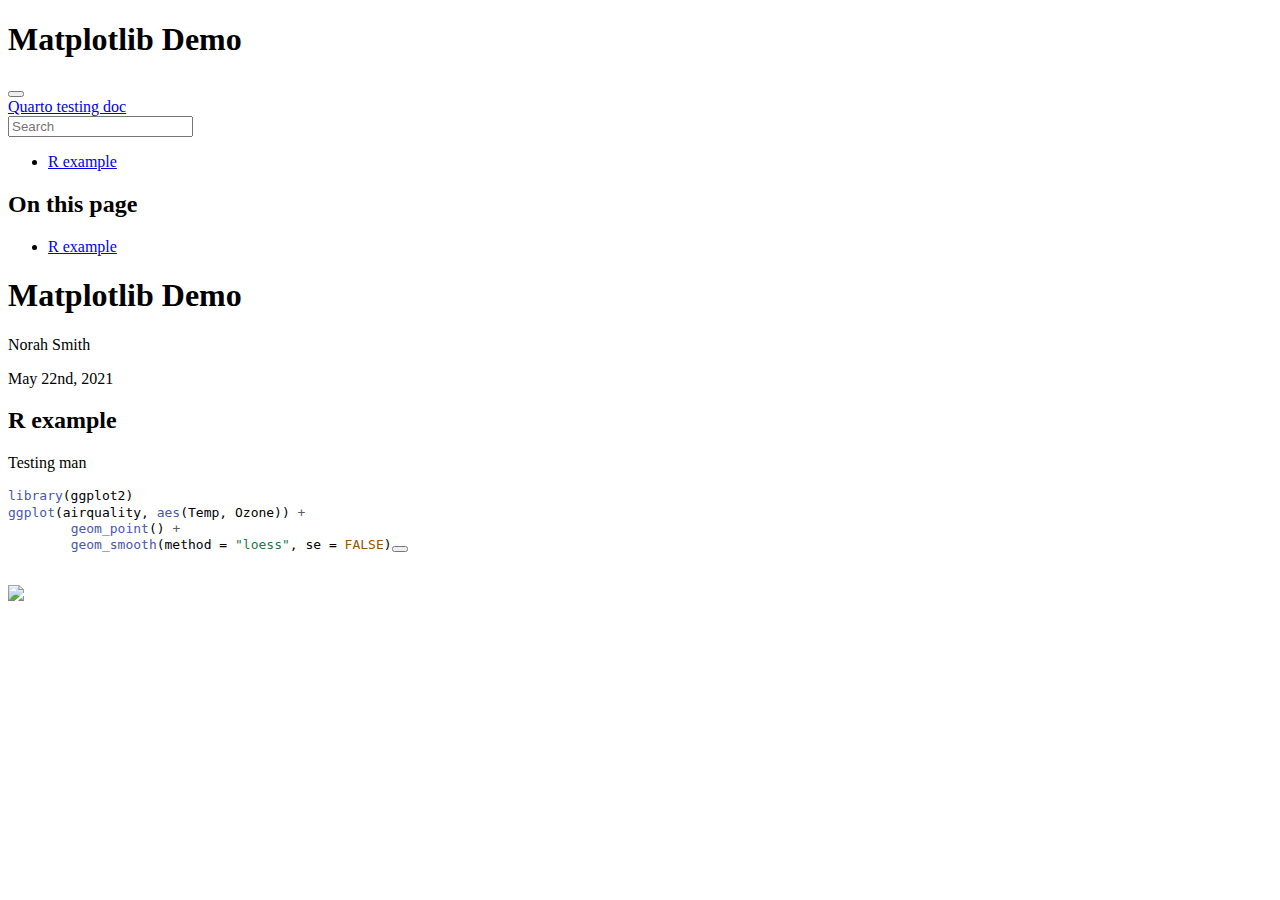
==== index.html @ 4d553892 "deploy: eaa9d296ea896329dccb7bcfff0e4d3d9f55c933" ====
<!DOCTYPE html>
<html xmlns="http://www.w3.org/1999/xhtml" lang="" xml:lang=""><head>
  <meta charset="utf-8">
  <meta name="generator" content="pandoc">
  <meta name="viewport" content="width=device-width, initial-scale=1.0, user-scalable=yes">
  <meta name="author" content="Norah Smith">
  <title>Quarto testing doc – Quarto testing doc</title>
  <style>
    code{white-space: pre-wrap;}
    span.smallcaps{font-variant: small-caps;}
    span.underline{text-decoration: underline;}
    div.column{display: inline-block; vertical-align: top; width: 50%;}
    div.hanging-indent{margin-left: 1.5em; text-indent: -1.5em;}
    ul.task-list{list-style: none;}
    pre > code.sourceCode { white-space: pre; position: relative; }
    pre > code.sourceCode > span { display: inline-block; line-height: 1.25; }
    pre > code.sourceCode > span:empty { height: 1.2em; }
    .sourceCode { overflow: visible; }
    code.sourceCode > span { color: inherit; text-decoration: inherit; }
    div.sourceCode { margin: 1em 0; }
    pre.sourceCode { margin: 0; }
    @media screen {
    div.sourceCode { overflow: auto; }
    }
    @media print {
    pre > code.sourceCode { white-space: pre-wrap; }
    pre > code.sourceCode > span { text-indent: -5em; padding-left: 5em; }
    }
    pre.numberSource code
      { counter-reset: source-line 0; }
    pre.numberSource code > span
      { position: relative; left: -4em; counter-increment: source-line; }
    pre.numberSource code > span > a:first-child::before
      { content: counter(source-line);
        position: relative; left: -1em; text-align: right; vertical-align: baseline;
        border: none; display: inline-block;
        -webkit-touch-callout: none; -webkit-user-select: none;
        -khtml-user-select: none; -moz-user-select: none;
        -ms-user-select: none; user-select: none;
        padding: 0 4px; width: 4em;
        color: #aaaaaa;
      }
    pre.numberSource { margin-left: 3em; border-left: 1px solid #aaaaaa;  padding-left: 4px; }
    div.sourceCode
      {   }
    @media screen {
    pre > code.sourceCode > span > a:first-child::before { text-decoration: underline; }
    }
    code span.al { color: #ad0000; } /* Alert */
    code span.an { color: #5e5e5e; } /* Annotation */
    code span.at { } /* Attribute */
    code span.bn { color: #ad0000; } /* BaseN */
    code span.bu { } /* BuiltIn */
    code span.cf { color: #007ba5; } /* ControlFlow */
    code span.ch { color: #20794d; } /* Char */
    code span.cn { color: #8f5902; } /* Constant */
    code span.co { color: #5e5e5e; } /* Comment */
    code span.cv { color: #5e5e5e; font-style: italic; } /* CommentVar */
    code span.do { color: #5e5e5e; font-style: italic; } /* Documentation */
    code span.dt { color: #ad0000; } /* DataType */
    code span.dv { color: #ad0000; } /* DecVal */
    code span.er { color: #ad0000; } /* Error */
    code span.ex { } /* Extension */
    code span.fl { color: #ad0000; } /* Float */
    code span.fu { color: #4758ab; } /* Function */
    code span.im { } /* Import */
    code span.in { color: #5e5e5e; } /* Information */
    code span.kw { color: #007ba5; } /* Keyword */
    code span.op { color: #5e5e5e; } /* Operator */
    code span.ot { color: #007ba5; } /* Other */
    code span.pp { color: #ad0000; } /* Preprocessor */
    code span.sc { color: #5e5e5e; } /* SpecialChar */
    code span.ss { color: #20794d; } /* SpecialString */
    code span.st { color: #20794d; } /* String */
    code span.va { color: #111111; } /* Variable */
    code span.vs { color: #20794d; } /* VerbatimString */
    code span.wa { color: #5e5e5e; font-style: italic; } /* Warning */
  </style>

  <!--[if lt IE 9]>
    <script src="//cdnjs.cloudflare.com/ajax/libs/html5shiv/3.7.3/html5shiv-printshiv.min.js"></script>
  <![endif]-->
  <script src="site_libs/quarto-nav/quarto-nav.js"></script>
  <script src="site_libs/quarto-nav/headroom.min.js"></script>
  <meta name="quarto:offset" content=".">
  <script src="site_libs/quarto-search/autocomplete.min.js"></script>
  <script src="site_libs/quarto-search/fuse.min.js"></script>
  <script src="site_libs/quarto-search/quarto-search.js"></script>
  <script src="site_libs/quarto-html/quarto.js"></script>
  <script src="site_libs/quarto-html/popper.min.js"></script>
  <script src="site_libs/quarto-html/tippy.umd.min.js"></script>
  <script src="site_libs/quarto-html/clipboard.min.js"></script>
  <script src="site_libs/quarto-html/anchor.min.js"></script>
  <script src="site_libs/quarto-html/quarto-html.js"></script>
  <link href="site_libs/quarto-html/tippy.css" rel="stylesheet">
  <link href="site_libs/quarto-html/quarto-css-variables.css" rel="stylesheet">
  <script src="site_libs/bootstrap/bootstrap.min.js"></script>
  <link href="site_libs/bootstrap/bootstrap-icons.css" rel="stylesheet">
  <link href="site_libs/bootstrap/bootstrap.min.css" rel="stylesheet">
  <style type="text/css">
    details {
      margin-bottom: 1em;
    } 
    details[show] {
      margin-bottom: 0;
    }

    .quarto-unresolved-ref {
      font-weight: 600;
    }

    .quarto-cover-image {
      max-width: 35%;
      float: right;
      margin-left: 30px;
    }

    .cell-output-display {
      overflow-x: auto;
    }

    .hidden {
      display: none;
    }
  </style>
  <link rel="stylesheet" href="styles.css">
</head>
<body>
<div id="quarto-search-results"></div>
<header id="quarto-header" class="headroom fixed-top">
<nav class="quarto-secondary-nav py-2 d-lg-none d-md-block " data-bs-toggle="collapse" data-bs-target="#quarto-sidebar" aria-controls="quarto-sidebar" aria-expanded="false" aria-label="Toggle sidebar navigation" onclick="if (window.quartoToggleHeadroom) { window.quartoToggleHeadroom(); }">
  <div class="container-fluid d-flex justify-content-between">
    <h1 class="quarto-secondary-nav-title mb-0 fs-3 d-inline">Matplotlib Demo</h1>
    <button type="button" class="quarto-btn-toggle btn d-lg-none py-0 px-1 d-inline-block border-0 ">
      <i class="bi bi-chevron-right"></i>
    </button>
  </div>
</nav>
</header>
 <!-- /navbar/sidebar -->
<div class="container-fluid quarto-container d-flex flex-column page-layout-article">
<div class="row flex-fill" id="quarto-content">
  <div id="quarto-sidebar" class="col col-12 col-lg-3 d-lg-flex px-0 pt-0 sidebar collapse sidebar-navigation">
    <nav class="me-lg-auto py-2 docked  overflow-scroll">
  <div class="px-3 pt-lg-2 mt-1 text-left sidebar-header">
    <div class="sidebar-title mb-0 py-0">
      <a href="./">
      Quarto testing doc
      </a>
        <div class="sidebar-tools-main">
    <a href="https://github.com/pommevilla/friendly-dollop" title="" class="sidebar-tool px-1"><i class="bi bi-github"></i></a>
</div>
    </div>
  </div>
    <div class="d-flex px-3 mt-2 flex-shrink-0 align-items-center">
      <div class="sidebar-search">
      <form class="d-flex mb-0">
  <input id="quarto-search" class="form-control" type="search" placeholder="Search" aria-label="Search">
</form>
      </div>
        <div class="sidebar-tools-collapse">
    <a href="https://github.com/pommevilla/friendly-dollop" title="" class="sidebar-tool px-1"><i class="bi bi-github"></i></a>
</div>
    </div>
  <div class="sidebar-menu-container"> 
  <ul class="list-unstyled mt-3 px-3">
      <li class="sidebar-item">
  <a href="./index.html" class="active">R example</a>
</li>
  </ul>
  </div>
</nav>
  </div>
  <div id="quarto-toc-sidebar" class="col col-md-3 col-lg-2 d-none d-md-block sidebar sidebar-toc order-last"><nav id="TOC" role="doc-toc">
<h2 id="toc-title">On this page</h2>
<ul>
<li><a href="#r-example" class="nav-link active" data-scroll-target="#r-example">R example</a></li>
</ul>
</nav></div>
  <div class="col mx-auto col-sm-12 col-md-9 col-lg-7 px-lg-4">
<main>
<header id="title-block-header">
<h1 class="title d-none d-lg-block display-7">Matplotlib Demo</h1>
<p class="author">Norah Smith</p>
<p class="date">May 22nd, 2021</p>
</header>

<section id="r-example" class="level2">
<h2 class="anchored" data-anchor-id="r-example">R example</h2>
<p>Testing man</p>
<div class="cell">
<div class="sourceCode" id="cb1"><pre class="sourceCode r cell-code code-with-copy"><code class="sourceCode r"><span id="cb1-1"><a href="#cb1-1" aria-hidden="true" tabindex="-1"></a><span class="fu">library</span>(ggplot2)</span>
<span id="cb1-2"><a href="#cb1-2" aria-hidden="true" tabindex="-1"></a><span class="fu">ggplot</span>(airquality, <span class="fu">aes</span>(Temp, Ozone)) <span class="sc">+</span></span>
<span id="cb1-3"><a href="#cb1-3" aria-hidden="true" tabindex="-1"></a>        <span class="fu">geom_point</span>() <span class="sc">+</span></span>
<span id="cb1-4"><a href="#cb1-4" aria-hidden="true" tabindex="-1"></a>        <span class="fu">geom_smooth</span>(<span class="at">method =</span> <span class="st">"loess"</span>, <span class="at">se =</span> <span class="cn">FALSE</span>)</span></code><button title="Copy to Clipboard" class="code-copy-button"><i class="bi"></i></button></pre></div>
<div class="cell-output-display">
<p><img src="index_files/figure-html/unnamed-chunk-2-1.png" class="img-fluid" width="672"></p>
</div>
</div>
<!-- -->
</section>
</main>
<div class="page-navigation page-navigation-docked">
  <div class="nav-page nav-page-previous">
  </div>
  <div class="nav-page nav-page-next">
  </div>
</div>
</div> <!-- /main column -->
</div> <!-- /row -->
</div> <!-- /container fluid -->


</body></html>
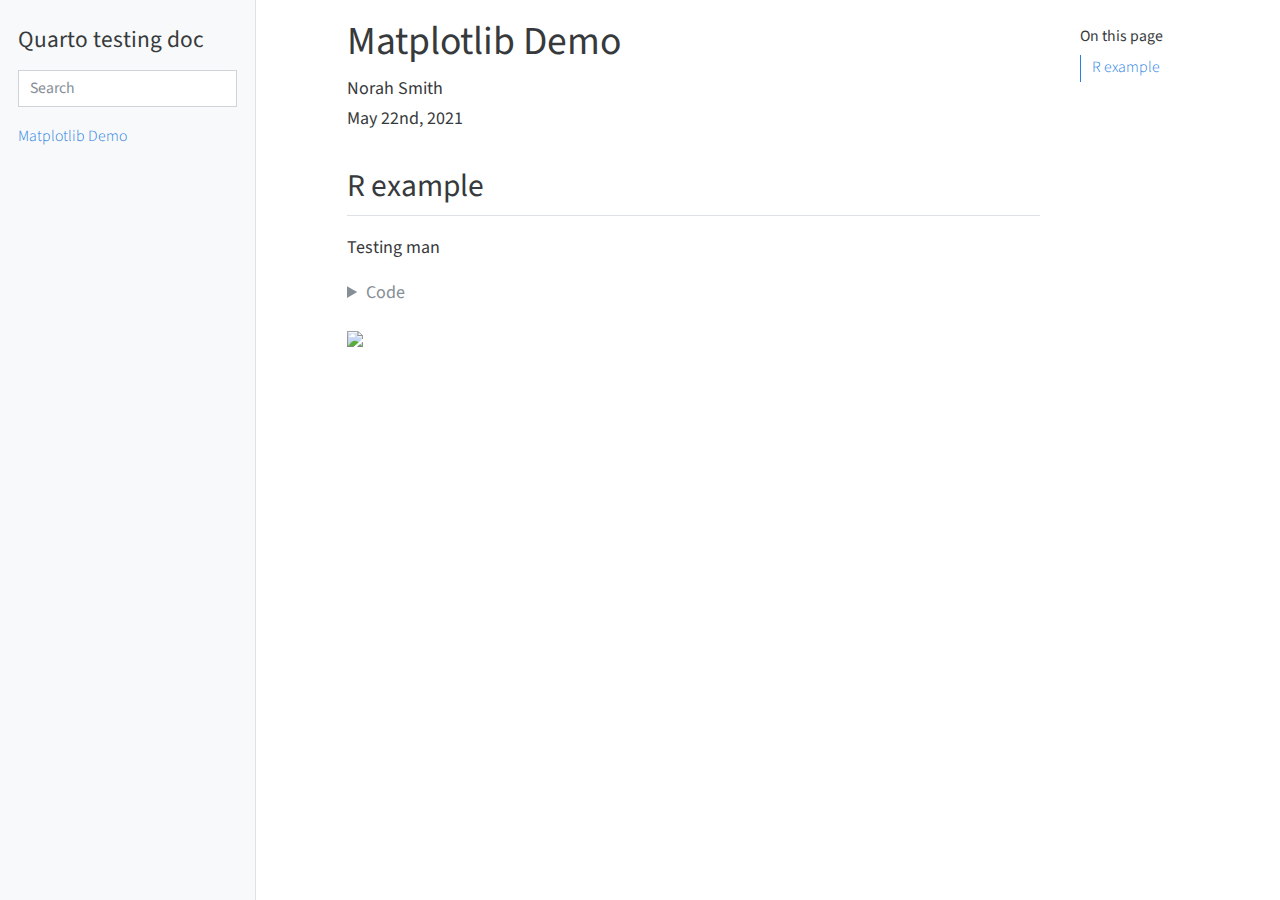
==== commit 33d89474: "deploy: 5edf6465b2f604c094ef7e9b46a7dd5a4dc8ce7e" ====
--- a/index.html
+++ b/index.html
@@ -4,7 +4,7 @@
   <meta name="generator" content="pandoc">
   <meta name="viewport" content="width=device-width, initial-scale=1.0, user-scalable=yes">
   <meta name="author" content="Norah Smith">
-  <title>Quarto testing doc – Quarto testing doc</title>
+  <title>Quarto testing doc – Matplotlib Demo</title>
   <style>
     code{white-space: pre-wrap;}
     span.smallcaps{font-variant: small-caps;}
@@ -46,35 +46,35 @@
     @media screen {
     pre > code.sourceCode > span > a:first-child::before { text-decoration: underline; }
     }
-    code span.al { color: #ad0000; } /* Alert */
-    code span.an { color: #5e5e5e; } /* Annotation */
-    code span.at { } /* Attribute */
-    code span.bn { color: #ad0000; } /* BaseN */
+    code span.al { color: #ff0000; font-weight: bold; } /* Alert */
+    code span.an { color: #60a0b0; font-weight: bold; font-style: italic; } /* Annotation */
+    code span.at { color: #7d9029; } /* Attribute */
+    code span.bn { color: #40a070; } /* BaseN */
     code span.bu { } /* BuiltIn */
-    code span.cf { color: #007ba5; } /* ControlFlow */
-    code span.ch { color: #20794d; } /* Char */
-    code span.cn { color: #8f5902; } /* Constant */
-    code span.co { color: #5e5e5e; } /* Comment */
-    code span.cv { color: #5e5e5e; font-style: italic; } /* CommentVar */
-    code span.do { color: #5e5e5e; font-style: italic; } /* Documentation */
-    code span.dt { color: #ad0000; } /* DataType */
-    code span.dv { color: #ad0000; } /* DecVal */
-    code span.er { color: #ad0000; } /* Error */
+    code span.cf { color: #007020; font-weight: bold; } /* ControlFlow */
+    code span.ch { color: #4070a0; } /* Char */
+    code span.cn { color: #880000; } /* Constant */
+    code span.co { color: #60a0b0; font-style: italic; } /* Comment */
+    code span.cv { color: #60a0b0; font-weight: bold; font-style: italic; } /* CommentVar */
+    code span.do { color: #ba2121; font-style: italic; } /* Documentation */
+    code span.dt { color: #902000; } /* DataType */
+    code span.dv { color: #40a070; } /* DecVal */
+    code span.er { color: #ff0000; font-weight: bold; } /* Error */
     code span.ex { } /* Extension */
-    code span.fl { color: #ad0000; } /* Float */
-    code span.fu { color: #4758ab; } /* Function */
+    code span.fl { color: #40a070; } /* Float */
+    code span.fu { color: #06287e; } /* Function */
     code span.im { } /* Import */
-    code span.in { color: #5e5e5e; } /* Information */
-    code span.kw { color: #007ba5; } /* Keyword */
-    code span.op { color: #5e5e5e; } /* Operator */
-    code span.ot { color: #007ba5; } /* Other */
-    code span.pp { color: #ad0000; } /* Preprocessor */
-    code span.sc { color: #5e5e5e; } /* SpecialChar */
-    code span.ss { color: #20794d; } /* SpecialString */
-    code span.st { color: #20794d; } /* String */
-    code span.va { color: #111111; } /* Variable */
-    code span.vs { color: #20794d; } /* VerbatimString */
-    code span.wa { color: #5e5e5e; font-style: italic; } /* Warning */
+    code span.in { color: #60a0b0; font-weight: bold; font-style: italic; } /* Information */
+    code span.kw { color: #007020; font-weight: bold; } /* Keyword */
+    code span.op { color: #666666; } /* Operator */
+    code span.ot { color: #007020; } /* Other */
+    code span.pp { color: #bc7a00; } /* Preprocessor */
+    code span.sc { color: #4070a0; } /* SpecialChar */
+    code span.ss { color: #bb6688; } /* SpecialString */
+    code span.st { color: #4070a0; } /* String */
+    code span.va { color: #19177c; } /* Variable */
+    code span.vs { color: #4070a0; } /* VerbatimString */
+    code span.wa { color: #60a0b0; font-weight: bold; font-style: italic; } /* Warning */
   </style>
 
   <!--[if lt IE 9]>
@@ -82,7 +82,7 @@
   <![endif]-->
   <script src="site_libs/quarto-nav/quarto-nav.js"></script>
   <script src="site_libs/quarto-nav/headroom.min.js"></script>
-  <meta name="quarto:offset" content=".">
+  <meta name="quarto:offset" content="./">
   <script src="site_libs/quarto-search/autocomplete.min.js"></script>
   <script src="site_libs/quarto-search/fuse.min.js"></script>
   <script src="site_libs/quarto-search/quarto-search.js"></script>
@@ -93,36 +93,10 @@
   <script src="site_libs/quarto-html/anchor.min.js"></script>
   <script src="site_libs/quarto-html/quarto-html.js"></script>
   <link href="site_libs/quarto-html/tippy.css" rel="stylesheet">
-  <link href="site_libs/quarto-html/quarto-css-variables.css" rel="stylesheet">
+  <link href="site_libs/quarto-html/quarto-syntax-highlighting.css" rel="stylesheet">
   <script src="site_libs/bootstrap/bootstrap.min.js"></script>
   <link href="site_libs/bootstrap/bootstrap-icons.css" rel="stylesheet">
   <link href="site_libs/bootstrap/bootstrap.min.css" rel="stylesheet">
-  <style type="text/css">
-    details {
-      margin-bottom: 1em;
-    } 
-    details[show] {
-      margin-bottom: 0;
-    }
-
-    .quarto-unresolved-ref {
-      font-weight: 600;
-    }
-
-    .quarto-cover-image {
-      max-width: 35%;
-      float: right;
-      margin-left: 30px;
-    }
-
-    .cell-output-display {
-      overflow-x: auto;
-    }
-
-    .hidden {
-      display: none;
-    }
-  </style>
   <link rel="stylesheet" href="styles.css">
 </head>
 <body>
@@ -146,7 +120,7 @@
     <div class="sidebar-title mb-0 py-0">
       <a href="./">
       Quarto testing doc
-      </a>
+      </a> 
         <div class="sidebar-tools-main">
     <a href="https://github.com/pommevilla/friendly-dollop" title="" class="sidebar-tool px-1"><i class="bi bi-github"></i></a>
 </div>
@@ -165,7 +139,7 @@
   <div class="sidebar-menu-container"> 
   <ul class="list-unstyled mt-3 px-3">
       <li class="sidebar-item">
-  <a href="./index.html" class="active">R example</a>
+  <a href="./index.html" class="active">Matplotlib Demo</a>
 </li>
   </ul>
   </div>
@@ -189,10 +163,13 @@
 <h2 class="anchored" data-anchor-id="r-example">R example</h2>
 <p>Testing man</p>
 <div class="cell">
+<p></p><details>
+<summary>Code</summary><p></p>
 <div class="sourceCode" id="cb1"><pre class="sourceCode r cell-code code-with-copy"><code class="sourceCode r"><span id="cb1-1"><a href="#cb1-1" aria-hidden="true" tabindex="-1"></a><span class="fu">library</span>(ggplot2)</span>
 <span id="cb1-2"><a href="#cb1-2" aria-hidden="true" tabindex="-1"></a><span class="fu">ggplot</span>(airquality, <span class="fu">aes</span>(Temp, Ozone)) <span class="sc">+</span></span>
 <span id="cb1-3"><a href="#cb1-3" aria-hidden="true" tabindex="-1"></a>        <span class="fu">geom_point</span>() <span class="sc">+</span></span>
 <span id="cb1-4"><a href="#cb1-4" aria-hidden="true" tabindex="-1"></a>        <span class="fu">geom_smooth</span>(<span class="at">method =</span> <span class="st">"loess"</span>, <span class="at">se =</span> <span class="cn">FALSE</span>)</span></code><button title="Copy to Clipboard" class="code-copy-button"><i class="bi"></i></button></pre></div>
+</details>
 <div class="cell-output-display">
 <p><img src="index_files/figure-html/unnamed-chunk-2-1.png" class="img-fluid" width="672"></p>
 </div>
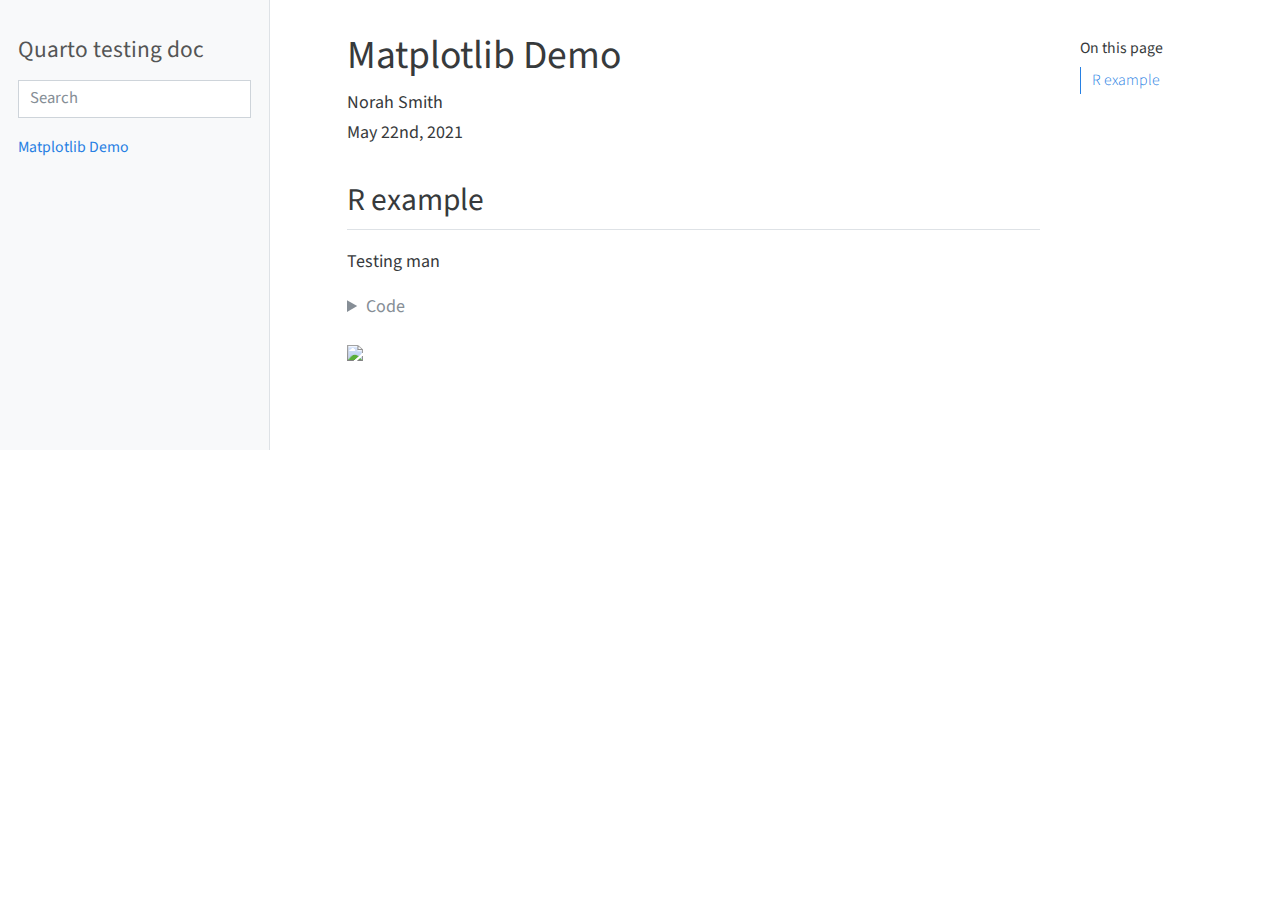
==== commit ba49ad92: "deploy: 25f6d7f3f3c4da8aeb81febe1265f617f9307003" ====
--- a/index.html
+++ b/index.html
@@ -1,7 +1,7 @@
 <!DOCTYPE html>
 <html xmlns="http://www.w3.org/1999/xhtml" lang="" xml:lang=""><head>
   <meta charset="utf-8">
-  <meta name="generator" content="pandoc">
+  <meta name="generator" content="quarto-0.2.153">
   <meta name="viewport" content="width=device-width, initial-scale=1.0, user-scalable=yes">
   <meta name="author" content="Norah Smith">
   <title>Quarto testing doc – Matplotlib Demo</title>
@@ -91,7 +91,6 @@
   <script src="site_libs/quarto-html/tippy.umd.min.js"></script>
   <script src="site_libs/quarto-html/clipboard.min.js"></script>
   <script src="site_libs/quarto-html/anchor.min.js"></script>
-  <script src="site_libs/quarto-html/quarto-html.js"></script>
   <link href="site_libs/quarto-html/tippy.css" rel="stylesheet">
   <link href="site_libs/quarto-html/quarto-syntax-highlighting.css" rel="stylesheet">
   <script src="site_libs/bootstrap/bootstrap.min.js"></script>
@@ -115,12 +114,10 @@
 <div class="container-fluid quarto-container d-flex flex-column page-layout-article">
 <div class="row flex-fill" id="quarto-content">
   <div id="quarto-sidebar" class="col col-12 col-lg-3 d-lg-flex px-0 pt-0 sidebar collapse sidebar-navigation">
-    <nav class="me-lg-auto py-2 docked  overflow-scroll">
-  <div class="px-3 pt-lg-2 mt-1 text-left sidebar-header">
+    <nav class="me-lg-auto docked overflow-auto">
+  <div class="px-3 pt-lg-2 mt-2 text-left sidebar-header">
     <div class="sidebar-title mb-0 py-0">
-      <a href="./">
-      Quarto testing doc
-      </a> 
+      <a href="./">Quarto testing doc</a> 
         <div class="sidebar-tools-main">
     <a href="https://github.com/pommevilla/friendly-dollop" title="" class="sidebar-tool px-1"><i class="bi bi-github"></i></a>
 </div>
@@ -137,7 +134,7 @@
 </div>
     </div>
   <div class="sidebar-menu-container"> 
-  <ul class="list-unstyled mt-3 px-3">
+  <ul class="list-unstyled mt-1 px-3">
       <li class="sidebar-item">
   <a href="./index.html" class="active">Matplotlib Demo</a>
 </li>
@@ -145,13 +142,13 @@
   </div>
 </nav>
   </div>
-  <div id="quarto-toc-sidebar" class="col col-md-3 col-lg-2 d-none d-md-block sidebar sidebar-toc order-last"><nav id="TOC" role="doc-toc">
+  <div id="quarto-toc-sidebar" class=" pt-0 col col-md-3 col-lg-2 d-none d-md-block sidebar sidebar-toc order-last"><nav id="TOC" role="doc-toc">
 <h2 id="toc-title">On this page</h2>
 <ul>
 <li><a href="#r-example" class="nav-link active" data-scroll-target="#r-example">R example</a></li>
 </ul>
 </nav></div>
-  <div class="col mx-auto col-sm-12 col-md-9 col-lg-7 px-lg-4">
+  <div class="col mx-auto col-sm-12 col-md-9 col-lg-7 col-xl-7 px-lg-4 pe-xxl-4 ps-xxl-0">
 <main>
 <header id="title-block-header">
 <h1 class="title d-none d-lg-block display-7">Matplotlib Demo</h1>
@@ -174,8 +171,77 @@
 <p><img src="index_files/figure-html/unnamed-chunk-2-1.png" class="img-fluid" width="672"></p>
 </div>
 </div>
-<!-- -->
+
 </section>
+<script type="application/javascript">
+window.document.addEventListener("DOMContentLoaded", function (event) {
+  const icon = "";
+  const anchorJS = new window.AnchorJS();
+  anchorJS.options = {
+    placement: 'right',
+    icon: icon
+  };
+  anchorJS.add('.anchored');
+  const clipboard = new window.ClipboardJS('.code-copy-button', {
+    target: function(trigger) {
+      return trigger.previousElementSibling;
+    }
+  });
+  clipboard.on('success', function(e) {
+    // button target
+    const button = e.trigger;
+    // don't keep focus
+    button.blur();
+    // flash "checked"
+    button.classList.add('code-copy-button-checked');
+    setTimeout(function() {
+      button.classList.remove('code-copy-button-checked');
+    }, 1000);
+    // clear code selection
+    e.clearSelection();
+  });
+  function tippyHover(el, contentFn) {
+    window.tippy(el, {
+      allowHTML: true,
+      content: contentFn,
+      maxWidth: 500,
+      delay: 100,
+      interactive: true,
+      interactiveBorder: 10,
+      theme: 'quarto',
+      placement: 'bottom-start'
+    }); 
+  }
+  const noterefs = window.document.querySelectorAll('a[role="doc-noteref"]');
+  for (var i=0; i<noterefs.length; i++) {
+    const ref = noterefs[i];
+    tippyHover(ref, function() {
+      const id = new URL(ref.getAttribute('href')).hash.replace(/^#/, "");
+      const note = window.document.getElementById(id);
+      return note.innerHTML;
+    });
+  }
+  var bibliorefs = window.document.querySelectorAll('a[role="doc-biblioref"]');
+  for (var i=0; i<bibliorefs.length; i++) {
+    const ref = bibliorefs[i];
+    const cites = ref.parentNode.getAttribute('data-cites').split(' ');
+    tippyHover(ref, function() {
+      var popup = window.document.createElement('div');
+      cites.forEach(function(cite) {
+        var citeDiv = window.document.createElement('div');
+        citeDiv.classList.add('hanging-indent');
+        citeDiv.classList.add('csl-entry');
+        var biblioDiv = window.document.getElementById('ref-' + cite);
+        if (biblioDiv) {
+          citeDiv.innerHTML = biblioDiv.innerHTML;
+        }
+        popup.appendChild(citeDiv);
+      });
+      return popup.innerHTML;
+    });
+  }
+});
+</script>
 </main>
 <div class="page-navigation page-navigation-docked">
   <div class="nav-page nav-page-previous">
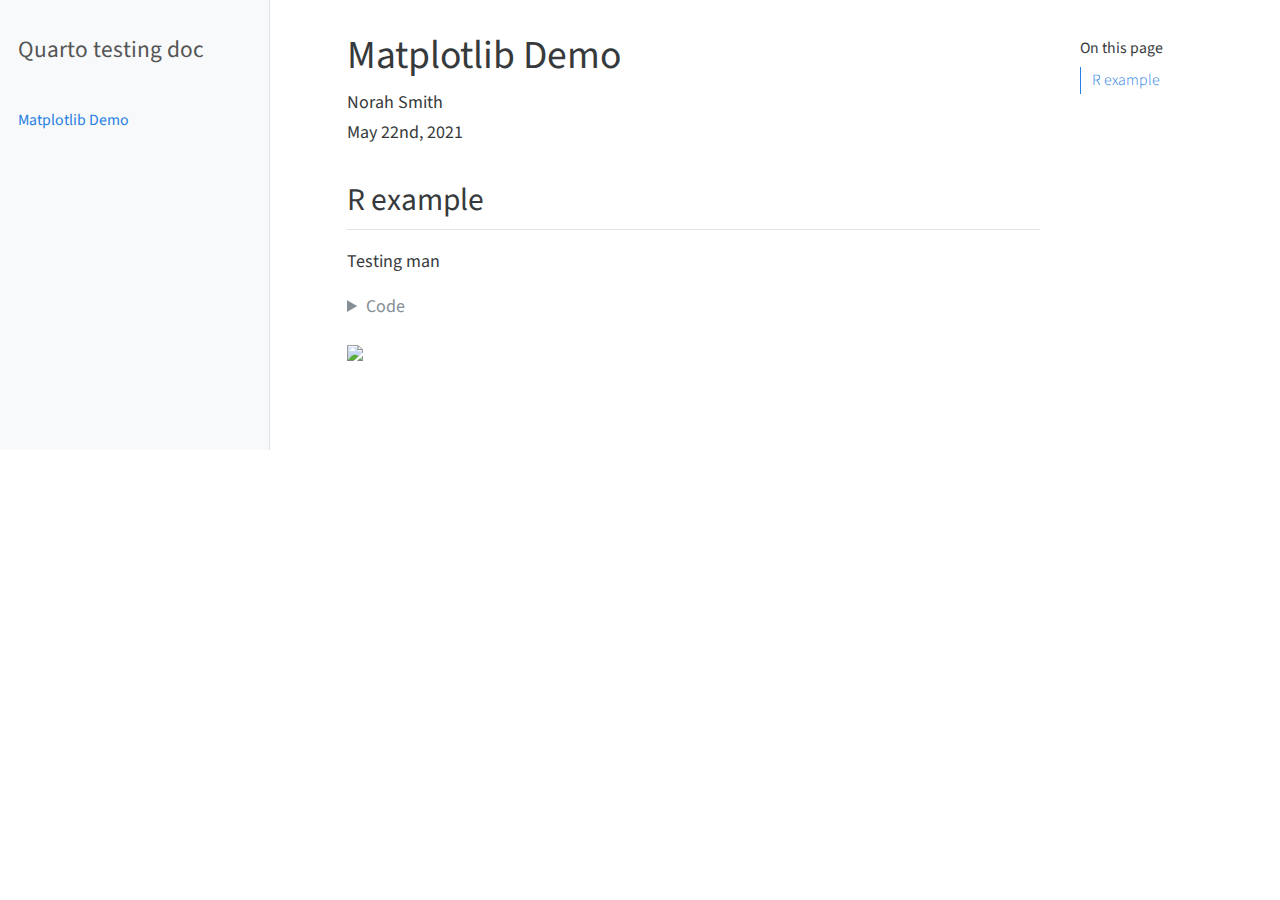
==== commit 49abda15: "deploy: 373847b42cab1c8dcee4a45272cf4028b8587c67" ====
--- a/index.html
+++ b/index.html
@@ -1,10 +1,10 @@
 <!DOCTYPE html>
 <html xmlns="http://www.w3.org/1999/xhtml" lang="" xml:lang=""><head>
   <meta charset="utf-8">
-  <meta name="generator" content="quarto-0.2.153">
+  <meta name="generator" content="quarto-0.2.214">
   <meta name="viewport" content="width=device-width, initial-scale=1.0, user-scalable=yes">
   <meta name="author" content="Norah Smith">
-  <title>Quarto testing doc – Matplotlib Demo</title>
+  <title>Quarto testing doc - Matplotlib Demo</title>
   <style>
     code{white-space: pre-wrap;}
     span.smallcaps{font-variant: small-caps;}
@@ -82,20 +82,28 @@
   <![endif]-->
   <script src="site_libs/quarto-nav/quarto-nav.js"></script>
   <script src="site_libs/quarto-nav/headroom.min.js"></script>
+  <script src="site_libs/clipboard/clipboard.min.js"></script>
   <meta name="quarto:offset" content="./">
-  <script src="site_libs/quarto-search/autocomplete.min.js"></script>
+  <script src="site_libs/quarto-search/autocomplete.umd.js"></script>
   <script src="site_libs/quarto-search/fuse.min.js"></script>
   <script src="site_libs/quarto-search/quarto-search.js"></script>
   <script src="site_libs/quarto-html/quarto.js"></script>
   <script src="site_libs/quarto-html/popper.min.js"></script>
   <script src="site_libs/quarto-html/tippy.umd.min.js"></script>
-  <script src="site_libs/quarto-html/clipboard.min.js"></script>
   <script src="site_libs/quarto-html/anchor.min.js"></script>
   <link href="site_libs/quarto-html/tippy.css" rel="stylesheet">
   <link href="site_libs/quarto-html/quarto-syntax-highlighting.css" rel="stylesheet">
   <script src="site_libs/bootstrap/bootstrap.min.js"></script>
   <link href="site_libs/bootstrap/bootstrap-icons.css" rel="stylesheet">
   <link href="site_libs/bootstrap/bootstrap.min.css" rel="stylesheet">
+  <script id="quarto-search-options" type="application/json">{
+    "location": "sidebar",
+    "copy-button": false,
+    "collapse-after": 2,
+    "panel-placement": "start",
+    "type": "textbox",
+    "limit": 20
+  }</script>
   <link rel="stylesheet" href="styles.css">
 </head>
 <body>
@@ -123,15 +131,11 @@
 </div>
     </div>
   </div>
-    <div class="d-flex px-3 mt-2 flex-shrink-0 align-items-center">
+    <div class="px-3 mt-2 flex-shrink-0 align-items-center">
       <div class="sidebar-search">
-      <form class="d-flex mb-0">
-  <input id="quarto-search" class="form-control" type="search" placeholder="Search" aria-label="Search">
-</form>
+      <div id="quarto-search" class="mb-0 " title="Search">
+</div>
       </div>
-        <div class="sidebar-tools-collapse">
-    <a href="https://github.com/pommevilla/friendly-dollop" title="" class="sidebar-tool px-1"><i class="bi bi-github"></i></a>
-</div>
     </div>
   <div class="sidebar-menu-container"> 
   <ul class="list-unstyled mt-1 px-3">
@@ -171,6 +175,7 @@
 <p><img src="index_files/figure-html/unnamed-chunk-2-1.png" class="img-fluid" width="672"></p>
 </div>
 </div>
+
 
 </section>
 <script type="application/javascript">
@@ -216,7 +221,9 @@
   for (var i=0; i<noterefs.length; i++) {
     const ref = noterefs[i];
     tippyHover(ref, function() {
-      const id = new URL(ref.getAttribute('href')).hash.replace(/^#/, "");
+      let href = ref.getAttribute('href');
+      try { href = new URL(href).hash; } catch {}
+      const id = href.replace(/^#/, "");
       const note = window.document.getElementById(id);
       return note.innerHTML;
     });
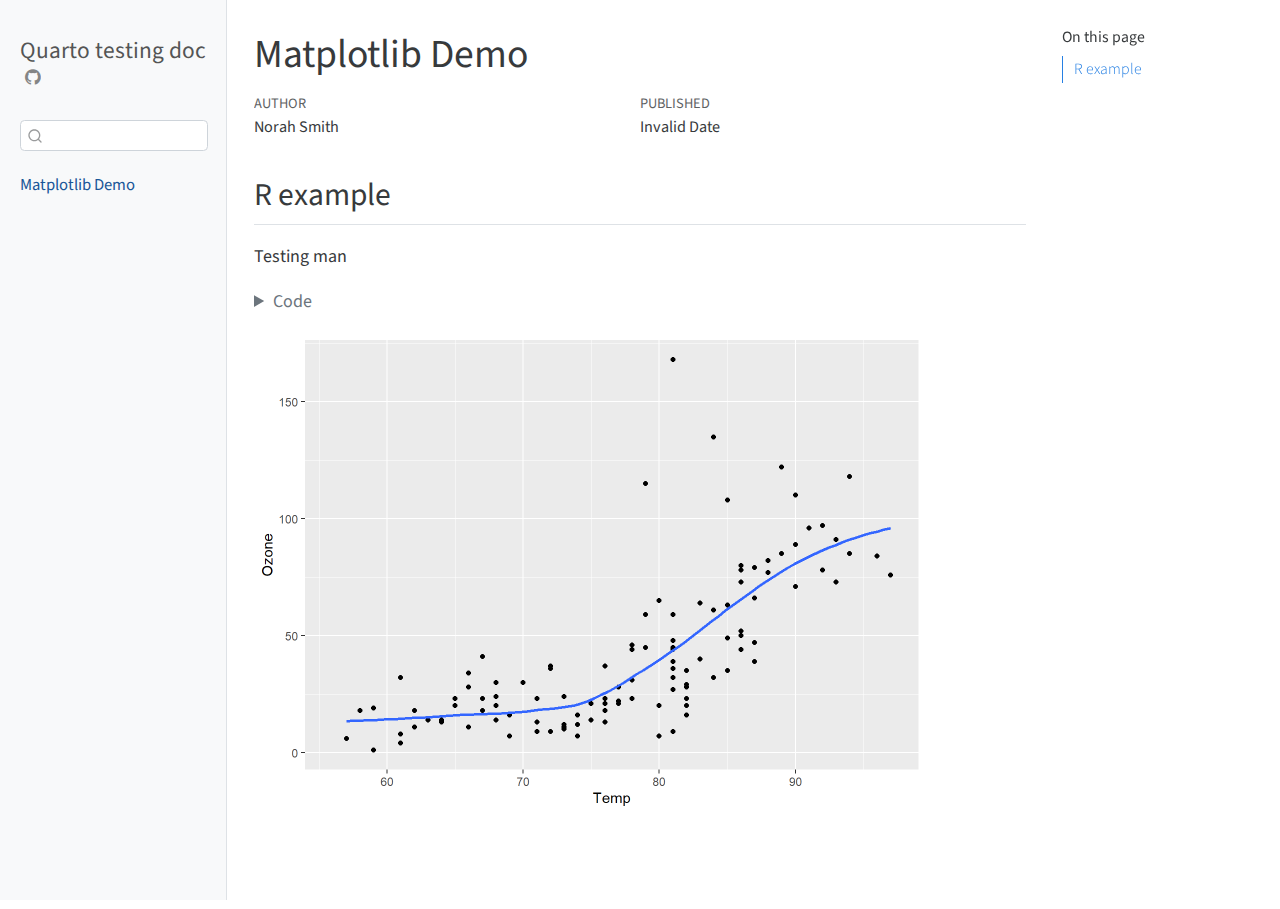
==== commit 7789f985: "deploy: 4009f139633a9f7bc145e2db3c97fca0715a07ac" ====
--- a/index.html
+++ b/index.html
@@ -1,172 +1,221 @@
 <!DOCTYPE html>
-<html xmlns="http://www.w3.org/1999/xhtml" lang="" xml:lang=""><head>
-  <meta charset="utf-8">
-  <meta name="generator" content="quarto-0.2.214">
-  <meta name="viewport" content="width=device-width, initial-scale=1.0, user-scalable=yes">
-  <meta name="author" content="Norah Smith">
-  <title>Quarto testing doc - Matplotlib Demo</title>
-  <style>
-    code{white-space: pre-wrap;}
-    span.smallcaps{font-variant: small-caps;}
-    span.underline{text-decoration: underline;}
-    div.column{display: inline-block; vertical-align: top; width: 50%;}
-    div.hanging-indent{margin-left: 1.5em; text-indent: -1.5em;}
-    ul.task-list{list-style: none;}
-    pre > code.sourceCode { white-space: pre; position: relative; }
-    pre > code.sourceCode > span { display: inline-block; line-height: 1.25; }
-    pre > code.sourceCode > span:empty { height: 1.2em; }
-    .sourceCode { overflow: visible; }
-    code.sourceCode > span { color: inherit; text-decoration: inherit; }
-    div.sourceCode { margin: 1em 0; }
-    pre.sourceCode { margin: 0; }
-    @media screen {
-    div.sourceCode { overflow: auto; }
-    }
-    @media print {
-    pre > code.sourceCode { white-space: pre-wrap; }
-    pre > code.sourceCode > span { text-indent: -5em; padding-left: 5em; }
-    }
-    pre.numberSource code
-      { counter-reset: source-line 0; }
-    pre.numberSource code > span
-      { position: relative; left: -4em; counter-increment: source-line; }
-    pre.numberSource code > span > a:first-child::before
-      { content: counter(source-line);
-        position: relative; left: -1em; text-align: right; vertical-align: baseline;
-        border: none; display: inline-block;
-        -webkit-touch-callout: none; -webkit-user-select: none;
-        -khtml-user-select: none; -moz-user-select: none;
-        -ms-user-select: none; user-select: none;
-        padding: 0 4px; width: 4em;
-        color: #aaaaaa;
-      }
-    pre.numberSource { margin-left: 3em; border-left: 1px solid #aaaaaa;  padding-left: 4px; }
-    div.sourceCode
-      {   }
-    @media screen {
-    pre > code.sourceCode > span > a:first-child::before { text-decoration: underline; }
-    }
-    code span.al { color: #ff0000; font-weight: bold; } /* Alert */
-    code span.an { color: #60a0b0; font-weight: bold; font-style: italic; } /* Annotation */
-    code span.at { color: #7d9029; } /* Attribute */
-    code span.bn { color: #40a070; } /* BaseN */
-    code span.bu { } /* BuiltIn */
-    code span.cf { color: #007020; font-weight: bold; } /* ControlFlow */
-    code span.ch { color: #4070a0; } /* Char */
-    code span.cn { color: #880000; } /* Constant */
-    code span.co { color: #60a0b0; font-style: italic; } /* Comment */
-    code span.cv { color: #60a0b0; font-weight: bold; font-style: italic; } /* CommentVar */
-    code span.do { color: #ba2121; font-style: italic; } /* Documentation */
-    code span.dt { color: #902000; } /* DataType */
-    code span.dv { color: #40a070; } /* DecVal */
-    code span.er { color: #ff0000; font-weight: bold; } /* Error */
-    code span.ex { } /* Extension */
-    code span.fl { color: #40a070; } /* Float */
-    code span.fu { color: #06287e; } /* Function */
-    code span.im { } /* Import */
-    code span.in { color: #60a0b0; font-weight: bold; font-style: italic; } /* Information */
-    code span.kw { color: #007020; font-weight: bold; } /* Keyword */
-    code span.op { color: #666666; } /* Operator */
-    code span.ot { color: #007020; } /* Other */
-    code span.pp { color: #bc7a00; } /* Preprocessor */
-    code span.sc { color: #4070a0; } /* SpecialChar */
-    code span.ss { color: #bb6688; } /* SpecialString */
-    code span.st { color: #4070a0; } /* String */
-    code span.va { color: #19177c; } /* Variable */
-    code span.vs { color: #4070a0; } /* VerbatimString */
-    code span.wa { color: #60a0b0; font-weight: bold; font-style: italic; } /* Warning */
-  </style>
-
-  <!--[if lt IE 9]>
-    <script src="//cdnjs.cloudflare.com/ajax/libs/html5shiv/3.7.3/html5shiv-printshiv.min.js"></script>
-  <![endif]-->
-  <script src="site_libs/quarto-nav/quarto-nav.js"></script>
-  <script src="site_libs/quarto-nav/headroom.min.js"></script>
-  <script src="site_libs/clipboard/clipboard.min.js"></script>
-  <meta name="quarto:offset" content="./">
-  <script src="site_libs/quarto-search/autocomplete.umd.js"></script>
-  <script src="site_libs/quarto-search/fuse.min.js"></script>
-  <script src="site_libs/quarto-search/quarto-search.js"></script>
-  <script src="site_libs/quarto-html/quarto.js"></script>
-  <script src="site_libs/quarto-html/popper.min.js"></script>
-  <script src="site_libs/quarto-html/tippy.umd.min.js"></script>
-  <script src="site_libs/quarto-html/anchor.min.js"></script>
-  <link href="site_libs/quarto-html/tippy.css" rel="stylesheet">
-  <link href="site_libs/quarto-html/quarto-syntax-highlighting.css" rel="stylesheet">
-  <script src="site_libs/bootstrap/bootstrap.min.js"></script>
-  <link href="site_libs/bootstrap/bootstrap-icons.css" rel="stylesheet">
-  <link href="site_libs/bootstrap/bootstrap.min.css" rel="stylesheet">
-  <script id="quarto-search-options" type="application/json">{
-    "location": "sidebar",
-    "copy-button": false,
-    "collapse-after": 2,
-    "panel-placement": "start",
-    "type": "textbox",
-    "limit": 20
-  }</script>
-  <link rel="stylesheet" href="styles.css">
+<html xmlns="http://www.w3.org/1999/xhtml" lang="en" xml:lang="en"><head>
+
+<meta charset="utf-8">
+<meta name="generator" content="quarto-1.2.269">
+
+<meta name="viewport" content="width=device-width, initial-scale=1.0, user-scalable=yes">
+
+<meta name="author" content="Norah Smith">
+
+<title>Quarto testing doc - Matplotlib Demo</title>
+<style>
+code{white-space: pre-wrap;}
+span.smallcaps{font-variant: small-caps;}
+div.columns{display: flex; gap: min(4vw, 1.5em);}
+div.column{flex: auto; overflow-x: auto;}
+div.hanging-indent{margin-left: 1.5em; text-indent: -1.5em;}
+ul.task-list{list-style: none;}
+ul.task-list li input[type="checkbox"] {
+  width: 0.8em;
+  margin: 0 0.8em 0.2em -1.6em;
+  vertical-align: middle;
+}
+pre > code.sourceCode { white-space: pre; position: relative; }
+pre > code.sourceCode > span { display: inline-block; line-height: 1.25; }
+pre > code.sourceCode > span:empty { height: 1.2em; }
+.sourceCode { overflow: visible; }
+code.sourceCode > span { color: inherit; text-decoration: inherit; }
+div.sourceCode { margin: 1em 0; }
+pre.sourceCode { margin: 0; }
+@media screen {
+div.sourceCode { overflow: auto; }
+}
+@media print {
+pre > code.sourceCode { white-space: pre-wrap; }
+pre > code.sourceCode > span { text-indent: -5em; padding-left: 5em; }
+}
+pre.numberSource code
+  { counter-reset: source-line 0; }
+pre.numberSource code > span
+  { position: relative; left: -4em; counter-increment: source-line; }
+pre.numberSource code > span > a:first-child::before
+  { content: counter(source-line);
+    position: relative; left: -1em; text-align: right; vertical-align: baseline;
+    border: none; display: inline-block;
+    -webkit-touch-callout: none; -webkit-user-select: none;
+    -khtml-user-select: none; -moz-user-select: none;
+    -ms-user-select: none; user-select: none;
+    padding: 0 4px; width: 4em;
+    color: #aaaaaa;
+  }
+pre.numberSource { margin-left: 3em; border-left: 1px solid #aaaaaa;  padding-left: 4px; }
+div.sourceCode
+  {   }
+@media screen {
+pre > code.sourceCode > span > a:first-child::before { text-decoration: underline; }
+}
+code span.al { color: #ff0000; font-weight: bold; } /* Alert */
+code span.an { color: #60a0b0; font-weight: bold; font-style: italic; } /* Annotation */
+code span.at { color: #7d9029; } /* Attribute */
+code span.bn { color: #40a070; } /* BaseN */
+code span.bu { color: #008000; } /* BuiltIn */
+code span.cf { color: #007020; font-weight: bold; } /* ControlFlow */
+code span.ch { color: #4070a0; } /* Char */
+code span.cn { color: #880000; } /* Constant */
+code span.co { color: #60a0b0; font-style: italic; } /* Comment */
+code span.cv { color: #60a0b0; font-weight: bold; font-style: italic; } /* CommentVar */
+code span.do { color: #ba2121; font-style: italic; } /* Documentation */
+code span.dt { color: #902000; } /* DataType */
+code span.dv { color: #40a070; } /* DecVal */
+code span.er { color: #ff0000; font-weight: bold; } /* Error */
+code span.ex { } /* Extension */
+code span.fl { color: #40a070; } /* Float */
+code span.fu { color: #06287e; } /* Function */
+code span.im { color: #008000; font-weight: bold; } /* Import */
+code span.in { color: #60a0b0; font-weight: bold; font-style: italic; } /* Information */
+code span.kw { color: #007020; font-weight: bold; } /* Keyword */
+code span.op { color: #666666; } /* Operator */
+code span.ot { color: #007020; } /* Other */
+code span.pp { color: #bc7a00; } /* Preprocessor */
+code span.sc { color: #4070a0; } /* SpecialChar */
+code span.ss { color: #bb6688; } /* SpecialString */
+code span.st { color: #4070a0; } /* String */
+code span.va { color: #19177c; } /* Variable */
+code span.vs { color: #4070a0; } /* VerbatimString */
+code span.wa { color: #60a0b0; font-weight: bold; font-style: italic; } /* Warning */
+</style>
+
+
+<script src="site_libs/quarto-nav/quarto-nav.js"></script>
+<script src="site_libs/quarto-nav/headroom.min.js"></script>
+<script src="site_libs/clipboard/clipboard.min.js"></script>
+<script src="site_libs/quarto-search/autocomplete.umd.js"></script>
+<script src="site_libs/quarto-search/fuse.min.js"></script>
+<script src="site_libs/quarto-search/quarto-search.js"></script>
+<meta name="quarto:offset" content="./">
+<script src="site_libs/quarto-html/quarto.js"></script>
+<script src="site_libs/quarto-html/popper.min.js"></script>
+<script src="site_libs/quarto-html/tippy.umd.min.js"></script>
+<script src="site_libs/quarto-html/anchor.min.js"></script>
+<link href="site_libs/quarto-html/tippy.css" rel="stylesheet">
+<link href="site_libs/quarto-html/quarto-syntax-highlighting.css" rel="stylesheet" id="quarto-text-highlighting-styles">
+<script src="site_libs/bootstrap/bootstrap.min.js"></script>
+<link href="site_libs/bootstrap/bootstrap-icons.css" rel="stylesheet">
+<link href="site_libs/bootstrap/bootstrap.min.css" rel="stylesheet" id="quarto-bootstrap" data-mode="light">
+<script id="quarto-search-options" type="application/json">{
+  "location": "sidebar",
+  "copy-button": false,
+  "collapse-after": 3,
+  "panel-placement": "start",
+  "type": "textbox",
+  "limit": 20,
+  "language": {
+    "search-no-results-text": "No results",
+    "search-matching-documents-text": "matching documents",
+    "search-copy-link-title": "Copy link to search",
+    "search-hide-matches-text": "Hide additional matches",
+    "search-more-match-text": "more match in this document",
+    "search-more-matches-text": "more matches in this document",
+    "search-clear-button-title": "Clear",
+    "search-detached-cancel-button-title": "Cancel",
+    "search-submit-button-title": "Submit"
+  }
+}</script>
+
+
+<link rel="stylesheet" href="styles.css">
 </head>
-<body>
+
+<body class="nav-sidebar docked">
+
 <div id="quarto-search-results"></div>
-<header id="quarto-header" class="headroom fixed-top">
-<nav class="quarto-secondary-nav py-2 d-lg-none d-md-block " data-bs-toggle="collapse" data-bs-target="#quarto-sidebar" aria-controls="quarto-sidebar" aria-expanded="false" aria-label="Toggle sidebar navigation" onclick="if (window.quartoToggleHeadroom) { window.quartoToggleHeadroom(); }">
-  <div class="container-fluid d-flex justify-content-between">
-    <h1 class="quarto-secondary-nav-title mb-0 fs-3 d-inline">Matplotlib Demo</h1>
-    <button type="button" class="quarto-btn-toggle btn d-lg-none py-0 px-1 d-inline-block border-0 ">
-      <i class="bi bi-chevron-right"></i>
-    </button>
-  </div>
-</nav>
+  <header id="quarto-header" class="headroom fixed-top">
+  <nav class="quarto-secondary-nav" data-bs-toggle="collapse" data-bs-target="#quarto-sidebar" aria-controls="quarto-sidebar" aria-expanded="false" aria-label="Toggle sidebar navigation" onclick="if (window.quartoToggleHeadroom) { window.quartoToggleHeadroom(); }">
+    <div class="container-fluid d-flex justify-content-between">
+      <h1 class="quarto-secondary-nav-title">Matplotlib Demo</h1>
+      <button type="button" class="quarto-btn-toggle btn" aria-label="Show secondary navigation">
+        <i class="bi bi-chevron-right"></i>
+      </button>
+    </div>
+  </nav>
 </header>
- <!-- /navbar/sidebar -->
-<div class="container-fluid quarto-container d-flex flex-column page-layout-article">
-<div class="row flex-fill" id="quarto-content">
-  <div id="quarto-sidebar" class="col col-12 col-lg-3 d-lg-flex px-0 pt-0 sidebar collapse sidebar-navigation">
-    <nav class="me-lg-auto docked overflow-auto">
-  <div class="px-3 pt-lg-2 mt-2 text-left sidebar-header">
+<!-- content -->
+<div id="quarto-content" class="quarto-container page-columns page-rows-contents page-layout-article">
+<!-- sidebar -->
+  <nav id="quarto-sidebar" class="sidebar collapse sidebar-navigation docked overflow-auto">
+    <div class="pt-lg-2 mt-2 text-left sidebar-header">
     <div class="sidebar-title mb-0 py-0">
       <a href="./">Quarto testing doc</a> 
         <div class="sidebar-tools-main">
     <a href="https://github.com/pommevilla/friendly-dollop" title="" class="sidebar-tool px-1"><i class="bi bi-github"></i></a>
 </div>
     </div>
+      </div>
+      <div class="mt-2 flex-shrink-0 align-items-center">
+        <div class="sidebar-search">
+        <div id="quarto-search" class="" title="Search"></div>
+        </div>
+      </div>
+    <div class="sidebar-menu-container"> 
+    <ul class="list-unstyled mt-1">
+        <li class="sidebar-item">
+  <div class="sidebar-item-container"> 
+  <a href="./index.html" class="sidebar-item-text sidebar-link active">Matplotlib Demo</a>
   </div>
-    <div class="px-3 mt-2 flex-shrink-0 align-items-center">
-      <div class="sidebar-search">
-      <div id="quarto-search" class="mb-0 " title="Search">
+</li>
+    </ul>
+    </div>
+</nav>
+<!-- margin-sidebar -->
+    <div id="quarto-margin-sidebar" class="sidebar margin-sidebar">
+        <nav id="TOC" role="doc-toc" class="toc-active">
+    <h2 id="toc-title">On this page</h2>
+   
+  <ul>
+  <li><a href="#r-example" id="toc-r-example" class="nav-link active" data-scroll-target="#r-example">R example</a></li>
+  </ul>
+</nav>
+    </div>
+<!-- main -->
+<main class="content" id="quarto-document-content">
+
+<header id="title-block-header" class="quarto-title-block default">
+<div class="quarto-title">
+<h1 class="title d-none d-lg-block">Matplotlib Demo</h1>
 </div>
-      </div>
-    </div>
-  <div class="sidebar-menu-container"> 
-  <ul class="list-unstyled mt-1 px-3">
-      <li class="sidebar-item">
-  <a href="./index.html" class="active">Matplotlib Demo</a>
-</li>
-  </ul>
+
+
+
+<div class="quarto-title-meta">
+
+    <div>
+    <div class="quarto-title-meta-heading">Author</div>
+    <div class="quarto-title-meta-contents">
+             <p>Norah Smith </p>
+          </div>
   </div>
-</nav>
+    
+    <div>
+    <div class="quarto-title-meta-heading">Published</div>
+    <div class="quarto-title-meta-contents">
+      <p class="date">Invalid Date</p>
+    </div>
   </div>
-  <div id="quarto-toc-sidebar" class=" pt-0 col col-md-3 col-lg-2 d-none d-md-block sidebar sidebar-toc order-last"><nav id="TOC" role="doc-toc">
-<h2 id="toc-title">On this page</h2>
-<ul>
-<li><a href="#r-example" class="nav-link active" data-scroll-target="#r-example">R example</a></li>
-</ul>
-</nav></div>
-  <div class="col mx-auto col-sm-12 col-md-9 col-lg-7 col-xl-7 px-lg-4 pe-xxl-4 ps-xxl-0">
-<main>
-<header id="title-block-header">
-<h1 class="title d-none d-lg-block display-7">Matplotlib Demo</h1>
-<p class="author">Norah Smith</p>
-<p class="date">May 22nd, 2021</p>
+  
+    
+  </div>
+  
+
 </header>
 
 <section id="r-example" class="level2">
 <h2 class="anchored" data-anchor-id="r-example">R example</h2>
 <p>Testing man</p>
 <div class="cell">
-<p></p><details>
-<summary>Code</summary><p></p>
-<div class="sourceCode" id="cb1"><pre class="sourceCode r cell-code code-with-copy"><code class="sourceCode r"><span id="cb1-1"><a href="#cb1-1" aria-hidden="true" tabindex="-1"></a><span class="fu">library</span>(ggplot2)</span>
+<details>
+<summary>Code</summary>
+<div class="sourceCode cell-code" id="cb1"><pre class="sourceCode r code-with-copy"><code class="sourceCode r"><span id="cb1-1"><a href="#cb1-1" aria-hidden="true" tabindex="-1"></a><span class="fu">library</span>(ggplot2)</span>
 <span id="cb1-2"><a href="#cb1-2" aria-hidden="true" tabindex="-1"></a><span class="fu">ggplot</span>(airquality, <span class="fu">aes</span>(Temp, Ozone)) <span class="sc">+</span></span>
 <span id="cb1-3"><a href="#cb1-3" aria-hidden="true" tabindex="-1"></a>        <span class="fu">geom_point</span>() <span class="sc">+</span></span>
 <span id="cb1-4"><a href="#cb1-4" aria-hidden="true" tabindex="-1"></a>        <span class="fu">geom_smooth</span>(<span class="at">method =</span> <span class="st">"loess"</span>, <span class="at">se =</span> <span class="cn">FALSE</span>)</span></code><button title="Copy to Clipboard" class="code-copy-button"><i class="bi"></i></button></pre></div>
@@ -178,8 +227,28 @@
 
 
 </section>
-<script type="application/javascript">
+
+</main> <!-- /main -->
+<script id="quarto-html-after-body" type="application/javascript">
 window.document.addEventListener("DOMContentLoaded", function (event) {
+  const toggleBodyColorMode = (bsSheetEl) => {
+    const mode = bsSheetEl.getAttribute("data-mode");
+    const bodyEl = window.document.querySelector("body");
+    if (mode === "dark") {
+      bodyEl.classList.add("quarto-dark");
+      bodyEl.classList.remove("quarto-light");
+    } else {
+      bodyEl.classList.add("quarto-light");
+      bodyEl.classList.remove("quarto-dark");
+    }
+  }
+  const toggleBodyColorPrimary = () => {
+    const bsSheetEl = window.document.querySelector("link#quarto-bootstrap");
+    if (bsSheetEl) {
+      toggleBodyColorMode(bsSheetEl);
+    }
+  }
+  toggleBodyColorPrimary();  
   const icon = "";
   const anchorJS = new window.AnchorJS();
   anchorJS.options = {
@@ -199,66 +268,102 @@
     button.blur();
     // flash "checked"
     button.classList.add('code-copy-button-checked');
+    var currentTitle = button.getAttribute("title");
+    button.setAttribute("title", "Copied!");
+    let tooltip;
+    if (window.bootstrap) {
+      button.setAttribute("data-bs-toggle", "tooltip");
+      button.setAttribute("data-bs-placement", "left");
+      button.setAttribute("data-bs-title", "Copied!");
+      tooltip = new bootstrap.Tooltip(button, 
+        { trigger: "manual", 
+          customClass: "code-copy-button-tooltip",
+          offset: [0, -8]});
+      tooltip.show();    
+    }
     setTimeout(function() {
+      if (tooltip) {
+        tooltip.hide();
+        button.removeAttribute("data-bs-title");
+        button.removeAttribute("data-bs-toggle");
+        button.removeAttribute("data-bs-placement");
+      }
+      button.setAttribute("title", currentTitle);
       button.classList.remove('code-copy-button-checked');
     }, 1000);
     // clear code selection
     e.clearSelection();
   });
   function tippyHover(el, contentFn) {
-    window.tippy(el, {
+    const config = {
       allowHTML: true,
       content: contentFn,
       maxWidth: 500,
       delay: 100,
+      arrow: false,
+      appendTo: function(el) {
+          return el.parentElement;
+      },
       interactive: true,
       interactiveBorder: 10,
       theme: 'quarto',
       placement: 'bottom-start'
-    }); 
+    };
+    window.tippy(el, config); 
   }
   const noterefs = window.document.querySelectorAll('a[role="doc-noteref"]');
   for (var i=0; i<noterefs.length; i++) {
     const ref = noterefs[i];
     tippyHover(ref, function() {
-      let href = ref.getAttribute('href');
+      // use id or data attribute instead here
+      let href = ref.getAttribute('data-footnote-href') || ref.getAttribute('href');
       try { href = new URL(href).hash; } catch {}
-      const id = href.replace(/^#/, "");
+      const id = href.replace(/^#\/?/, "");
       const note = window.document.getElementById(id);
       return note.innerHTML;
     });
   }
+  const findCites = (el) => {
+    const parentEl = el.parentElement;
+    if (parentEl) {
+      const cites = parentEl.dataset.cites;
+      if (cites) {
+        return {
+          el,
+          cites: cites.split(' ')
+        };
+      } else {
+        return findCites(el.parentElement)
+      }
+    } else {
+      return undefined;
+    }
+  };
   var bibliorefs = window.document.querySelectorAll('a[role="doc-biblioref"]');
   for (var i=0; i<bibliorefs.length; i++) {
     const ref = bibliorefs[i];
-    const cites = ref.parentNode.getAttribute('data-cites').split(' ');
-    tippyHover(ref, function() {
-      var popup = window.document.createElement('div');
-      cites.forEach(function(cite) {
-        var citeDiv = window.document.createElement('div');
-        citeDiv.classList.add('hanging-indent');
-        citeDiv.classList.add('csl-entry');
-        var biblioDiv = window.document.getElementById('ref-' + cite);
-        if (biblioDiv) {
-          citeDiv.innerHTML = biblioDiv.innerHTML;
-        }
-        popup.appendChild(citeDiv);
+    const citeInfo = findCites(ref);
+    if (citeInfo) {
+      tippyHover(citeInfo.el, function() {
+        var popup = window.document.createElement('div');
+        citeInfo.cites.forEach(function(cite) {
+          var citeDiv = window.document.createElement('div');
+          citeDiv.classList.add('hanging-indent');
+          citeDiv.classList.add('csl-entry');
+          var biblioDiv = window.document.getElementById('ref-' + cite);
+          if (biblioDiv) {
+            citeDiv.innerHTML = biblioDiv.innerHTML;
+          }
+          popup.appendChild(citeDiv);
+        });
+        return popup.innerHTML;
       });
-      return popup.innerHTML;
-    });
+    }
   }
 });
 </script>
-</main>
-<div class="page-navigation page-navigation-docked">
-  <div class="nav-page nav-page-previous">
-  </div>
-  <div class="nav-page nav-page-next">
-  </div>
-</div>
-</div> <!-- /main column -->
-</div> <!-- /row -->
-</div> <!-- /container fluid -->
+</div> <!-- /content -->
+
 
 
 </body></html>--- a/site_libs/quarto-html/tippy.css
+++ b/site_libs/quarto-html/tippy.css
@@ -0,0 +1 @@
+.tippy-box[data-animation=fade][data-state=hidden]{opacity:0}[data-tippy-root]{max-width:calc(100vw - 10px)}.tippy-box{position:relative;background-color:#333;color:#fff;border-radius:4px;font-size:14px;line-height:1.4;white-space:normal;outline:0;transition-property:transform,visibility,opacity}.tippy-box[data-placement^=top]>.tippy-arrow{bottom:0}.tippy-box[data-placement^=top]>.tippy-arrow:before{bottom:-7px;left:0;border-width:8px 8px 0;border-top-color:initial;transform-origin:center top}.tippy-box[data-placement^=bottom]>.tippy-arrow{top:0}.tippy-box[data-placement^=bottom]>.tippy-arrow:before{top:-7px;left:0;border-width:0 8px 8px;border-bottom-color:initial;transform-origin:center bottom}.tippy-box[data-placement^=left]>.tippy-arrow{right:0}.tippy-box[data-placement^=left]>.tippy-arrow:before{border-width:8px 0 8px 8px;border-left-color:initial;right:-7px;transform-origin:center left}.tippy-box[data-placement^=right]>.tippy-arrow{left:0}.tippy-box[data-placement^=right]>.tippy-arrow:before{left:-7px;border-width:8px 8px 8px 0;border-right-color:initial;transform-origin:center right}.tippy-box[data-inertia][data-state=visible]{transition-timing-function:cubic-bezier(.54,1.5,.38,1.11)}.tippy-arrow{width:16px;height:16px;color:#333}.tippy-arrow:before{content:"";position:absolute;border-color:transparent;border-style:solid}.tippy-content{position:relative;padding:5px 9px;z-index:1}--- a/site_libs/quarto-html/quarto-syntax-highlighting.css
+++ b/site_libs/quarto-html/quarto-syntax-highlighting.css
@@ -0,0 +1,171 @@
+/* quarto syntax highlight colors */
+:root {
+  --quarto-hl-ot-color: #003B4F;
+  --quarto-hl-at-color: #657422;
+  --quarto-hl-ss-color: #20794D;
+  --quarto-hl-an-color: #5E5E5E;
+  --quarto-hl-fu-color: #4758AB;
+  --quarto-hl-st-color: #20794D;
+  --quarto-hl-cf-color: #003B4F;
+  --quarto-hl-op-color: #5E5E5E;
+  --quarto-hl-er-color: #AD0000;
+  --quarto-hl-bn-color: #AD0000;
+  --quarto-hl-al-color: #AD0000;
+  --quarto-hl-va-color: #111111;
+  --quarto-hl-bu-color: inherit;
+  --quarto-hl-ex-color: inherit;
+  --quarto-hl-pp-color: #AD0000;
+  --quarto-hl-in-color: #5E5E5E;
+  --quarto-hl-vs-color: #20794D;
+  --quarto-hl-wa-color: #5E5E5E;
+  --quarto-hl-do-color: #5E5E5E;
+  --quarto-hl-im-color: #00769E;
+  --quarto-hl-ch-color: #20794D;
+  --quarto-hl-dt-color: #AD0000;
+  --quarto-hl-fl-color: #AD0000;
+  --quarto-hl-co-color: #5E5E5E;
+  --quarto-hl-cv-color: #5E5E5E;
+  --quarto-hl-cn-color: #8f5902;
+  --quarto-hl-sc-color: #5E5E5E;
+  --quarto-hl-dv-color: #AD0000;
+  --quarto-hl-kw-color: #003B4F;
+}
+
+/* other quarto variables */
+:root {
+  --quarto-font-monospace: SFMono-Regular, Menlo, Monaco, Consolas, "Liberation Mono", "Courier New", monospace;
+}
+
+pre > code.sourceCode > span {
+  color: #003B4F;
+}
+
+code span {
+  color: #003B4F;
+}
+
+code.sourceCode > span {
+  color: #003B4F;
+}
+
+div.sourceCode,
+div.sourceCode pre.sourceCode {
+  color: #003B4F;
+}
+
+code span.ot {
+  color: #003B4F;
+}
+
+code span.at {
+  color: #657422;
+}
+
+code span.ss {
+  color: #20794D;
+}
+
+code span.an {
+  color: #5E5E5E;
+}
+
+code span.fu {
+  color: #4758AB;
+}
+
+code span.st {
+  color: #20794D;
+}
+
+code span.cf {
+  color: #003B4F;
+}
+
+code span.op {
+  color: #5E5E5E;
+}
+
+code span.er {
+  color: #AD0000;
+}
+
+code span.bn {
+  color: #AD0000;
+}
+
+code span.al {
+  color: #AD0000;
+}
+
+code span.va {
+  color: #111111;
+}
+
+code span.pp {
+  color: #AD0000;
+}
+
+code span.in {
+  color: #5E5E5E;
+}
+
+code span.vs {
+  color: #20794D;
+}
+
+code span.wa {
+  color: #5E5E5E;
+  font-style: italic;
+}
+
+code span.do {
+  color: #5E5E5E;
+  font-style: italic;
+}
+
+code span.im {
+  color: #00769E;
+}
+
+code span.ch {
+  color: #20794D;
+}
+
+code span.dt {
+  color: #AD0000;
+}
+
+code span.fl {
+  color: #AD0000;
+}
+
+code span.co {
+  color: #5E5E5E;
+}
+
+code span.cv {
+  color: #5E5E5E;
+  font-style: italic;
+}
+
+code span.cn {
+  color: #8f5902;
+}
+
+code span.sc {
+  color: #5E5E5E;
+}
+
+code span.dv {
+  color: #AD0000;
+}
+
+code span.kw {
+  color: #003B4F;
+}
+
+.prevent-inlining {
+  content: "</";
+}
+
+/*# sourceMappingURL=debc5d5d77c3f9108843748ff7464032.css.map */
